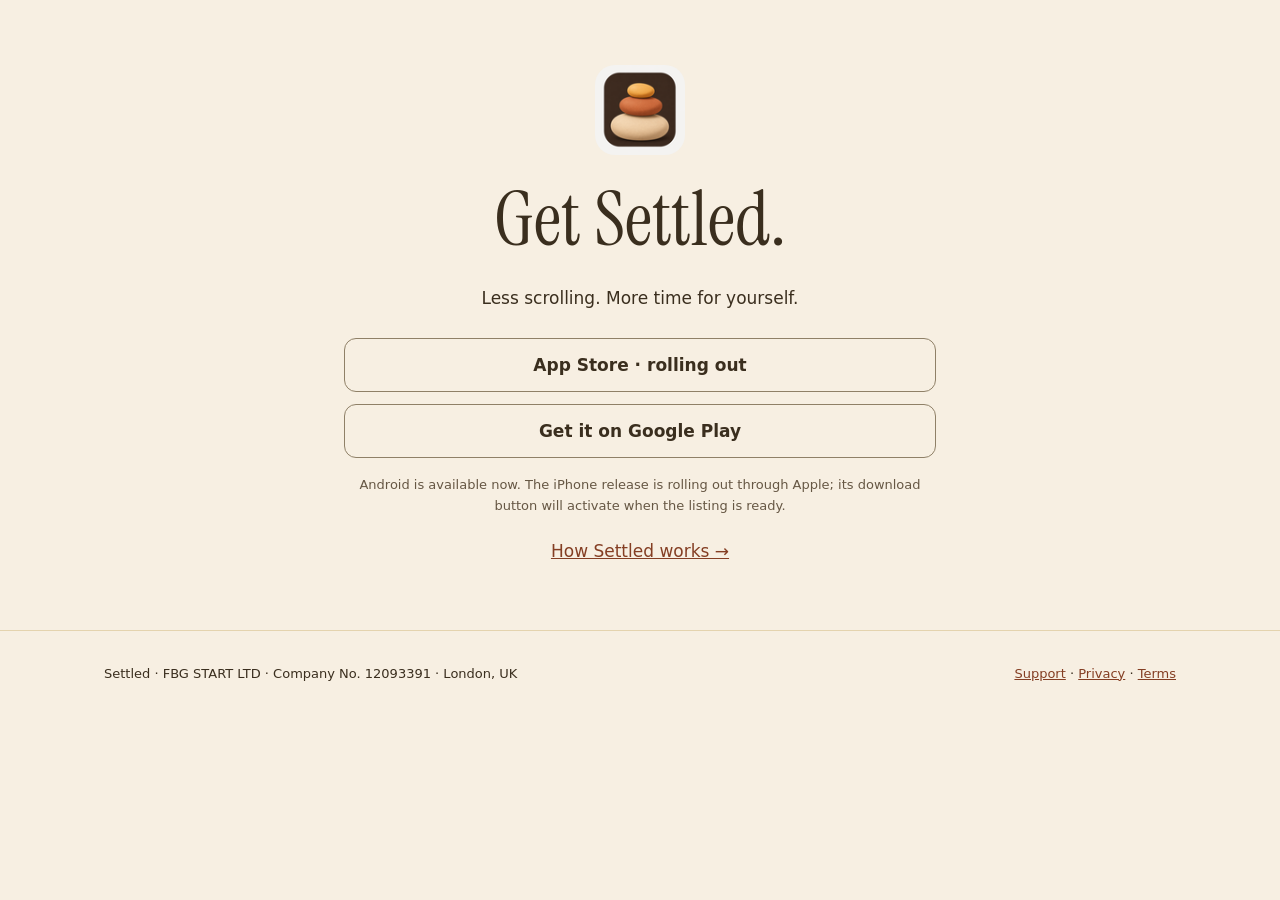
==== get/index.html @ c09720bf "Add initial index.html for Get Settled page" ====
<!doctype html><html lang="en"><head><meta charset="utf-8"><meta name="viewport" content="width=device-width,initial-scale=1"><title>Get Settled — iPhone and Android</title><meta name="description" content="Download Settled on the App Store or Google Play."><link rel="icon" href="/assets/icon.png"><link rel="stylesheet" href="/assets/site.css"><script src="/assets/downloads.js" defer></script></head><body><main class="get"><a href="/"><img src="/assets/icon.png" width="90" height="90" alt="Settled"></a><h1>Get Settled.</h1><p>Less scrolling. More time for yourself.</p><div class="buttons"><span class="store secondary" data-ios-pending="bio" role="status">App Store · rolling out</span><a class="store secondary" data-store="android" data-placement="bio" href="https://play.google.com/store/apps/details?id=com.fbgstart.discipline">Get it on Google Play</a></div><p class="small">Android is available now. The iPhone release is rolling out through Apple; its download button will activate when the listing is ready.</p><a href="/">How Settled works →</a></main><footer><div class="wrap foot"><span>Settled · FBG START LTD · Company No. 12093391 · London, UK</span><span><a href="mailto:support@thesettledapp.com">Support</a> · <a href="/privacy.html">Privacy</a> · <a href="/terms.html">Terms</a></span></div></footer></body></html>
---- assets/site.css ----
@font-face{font-family:Instrument;src:url(/assets/instrument-serif.ttf) format('truetype');font-display:swap}*{box-sizing:border-box}html{scroll-behavior:smooth}body{margin:0;background:#F7EFE2;color:#3A2E1E;font:17px/1.65 system-ui,sans-serif}a{color:#843e23}a:focus-visible,button:focus-visible{outline:3px solid #A3502A;outline-offset:5px}.wrap{max-width:1120px;margin:auto;padding:0 24px}nav{padding:18px 0;border-bottom:1px solid #E4D3AE}.nav{display:flex;align-items:center;gap:12px}.brand{font:30px Instrument,Georgia,serif;color:inherit;text-decoration:none}.nav img{border-radius:10px}.navlinks{margin-left:auto;display:flex;gap:22px;font-size:14px}.navlinks a{text-decoration:none}h1,h2,h3{font-family:Instrument,Georgia,serif;font-weight:400;line-height:1.1}h1{font-size:clamp(48px,6vw,76px);margin:15px 0 22px}h2{font-size:clamp(34px,4vw,48px);margin:0 0 20px}h3{font-size:28px;margin:14px 0}p{margin:0 0 20px}.eyebrow{letter-spacing:.13em;text-transform:uppercase;font-size:12px;font-weight:700;color:#77513b}.hero{display:grid;grid-template-columns:1.15fr .85fr;gap:64px;align-items:center;padding-top:55px;padding-bottom:60px}.hero p{max-width:540px}.buttons{display:flex;gap:12px;flex-wrap:wrap;margin:26px 0 16px}.store{display:inline-flex;align-items:center;justify-content:center;min-height:54px;border-radius:12px;background:#3A2E1E;color:#FFFDF8;text-decoration:none;padding:12px 22px;font-weight:650}.store.secondary{background:transparent;color:#3A2E1E;border:1px solid #8f8067}.small{font-size:13px;color:#665744}.demo{border:1px solid #e4d3ae;background:#fffdf8;padding:18px;border-radius:25px;text-align:center}.demo img{width:100%;max-height:480px;object-fit:contain;border-radius:18px}.demo figcaption{font-size:13px;margin-top:12px}.section{padding:65px 0;border-top:1px solid #E4D3AE}.intro{max-width:650px}.steps{display:grid;grid-template-columns:repeat(3,1fr);gap:22px;margin-top:32px}.step{background:#fffdf8;border:1px solid #e4d3ae;border-radius:20px;padding:24px}.step img{height:290px;width:100%;object-fit:contain;margin:15px 0;border-radius:12px}.step p{font-size:15px}.number{font-size:12px;color:#A3502A;font-weight:750;letter-spacing:.1em}.example{padding:22px;border-left:4px solid #a3502a;margin-top:28px;background:#eee3ce}.plans{display:grid;grid-template-columns:1fr 1fr;gap:24px}.plan{border:1px solid #d9c49c;border-radius:20px;padding:28px;background:#fffdf8}.plan ul{padding-left:22px}.privacy{max-width:760px}.extras{display:grid;grid-template-columns:1fr 1fr;gap:28px}footer{border-top:1px solid #e4d3ae;padding:32px 0 90px;font-size:13px}.foot{display:flex;justify-content:space-between;gap:20px;flex-wrap:wrap}.mobile-download{display:none}.get{max-width:640px;margin:65px auto;text-align:center;padding:0 24px}.get .buttons{flex-direction:column}.get img{border-radius:20px}.legal{max-width:760px;padding:55px 24px;margin:auto}.legal h2{font-size:28px;margin-top:36px}@media(max-width:700px){.navlinks a:not(:last-child){display:none}.hero{grid-template-columns:1fr;gap:20px;padding-top:38px}.hero .demo{margin:0}.hero h1{font-size:52px}.steps,.plans,.extras{grid-template-columns:1fr}.step img{height:340px}.section{padding:44px 0}.buttons .store{flex:1;white-space:nowrap;padding:12px}.mobile-download{display:block;position:fixed;bottom:0;left:0;right:0;background:#f7efe2f5;border-top:1px solid #d9c49c;padding:10px 18px;z-index:10}.mobile-download a{display:block;text-align:center;padding:9px}.navlinks{gap:12px}}@media(prefers-reduced-motion:reduce){html{scroll-behavior:auto}}
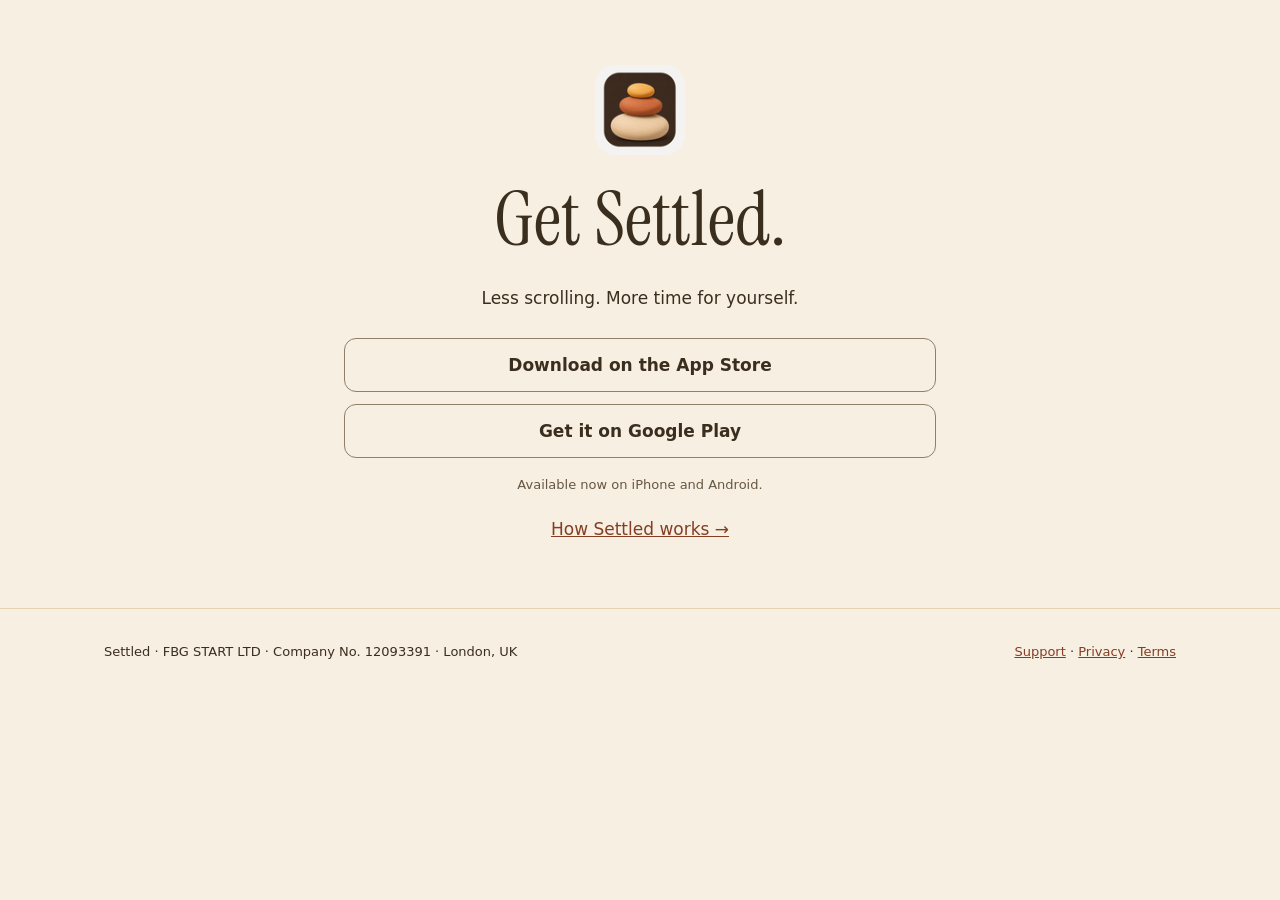
==== commit 1f567d89: "/get: App Store link live Updated App Store link and modified some text for clarity." ====
--- a/get/index.html
+++ b/get/index.html
@@ -1 +1 @@
-<!doctype html><html lang="en"><head><meta charset="utf-8"><meta name="viewport" content="width=device-width,initial-scale=1"><title>Get Settled — iPhone and Android</title><meta name="description" content="Download Settled on the App Store or Google Play."><link rel="icon" href="/assets/icon.png"><link rel="stylesheet" href="/assets/site.css"><script src="/assets/downloads.js" defer></script></head><body><main class="get"><a href="/"><img src="/assets/icon.png" width="90" height="90" alt="Settled"></a><h1>Get Settled.</h1><p>Less scrolling. More time for yourself.</p><div class="buttons"><span class="store secondary" data-ios-pending="bio" role="status">App Store · rolling out</span><a class="store secondary" data-store="android" data-placement="bio" href="https://play.google.com/store/apps/details?id=com.fbgstart.discipline">Get it on Google Play</a></div><p class="small">Android is available now. The iPhone release is rolling out through Apple; its download button will activate when the listing is ready.</p><a href="/">How Settled works →</a></main><footer><div class="wrap foot"><span>Settled · FBG START LTD · Company No. 12093391 · London, UK</span><span><a href="mailto:support@thesettledapp.com">Support</a> · <a href="/privacy.html">Privacy</a> · <a href="/terms.html">Terms</a></span></div></footer></body></html>
+<!doctype html><html lang="en"><head><meta charset="utf-8"><meta name="viewport" content="width=device-width,initial-scale=1"><title>Get Settled &#8212; iPhone and Android</title><meta name="description" content="Download Settled on the App Store or Google Play."><link rel="icon" href="/assets/icon.png"><link rel="stylesheet" href="/assets/site.css"><script src="/assets/downloads.js" defer></script></head><body><main class="get"><a href="/"><img src="/assets/icon.png" width="90" height="90" alt="Settled"></a><h1>Get Settled.</h1><p>Less scrolling. More time for yourself.</p><div class="buttons"><a class="store secondary" data-store="ios" data-placement="bio" href="https://apps.apple.com/gb/app/settled-screen-time-debt/id6806383640">Download on the App Store</a><a class="store secondary" data-store="android" data-placement="bio" href="https://play.google.com/store/apps/details?id=com.fbgstart.discipline">Get it on Google Play</a></div><p class="small">Available now on iPhone and Android.</p><a href="/">How Settled works &#8594;</a></main><footer><div class="wrap foot"><span>Settled &#183; FBG START LTD &#183; Company No. 12093391 &#183; London, UK</span><span><a href="mailto:support@thesettledapp.com">Support</a> &#183; <a href="/privacy.html">Privacy</a> &#183; <a href="/terms.html">Terms</a></span></div></footer></body></html>
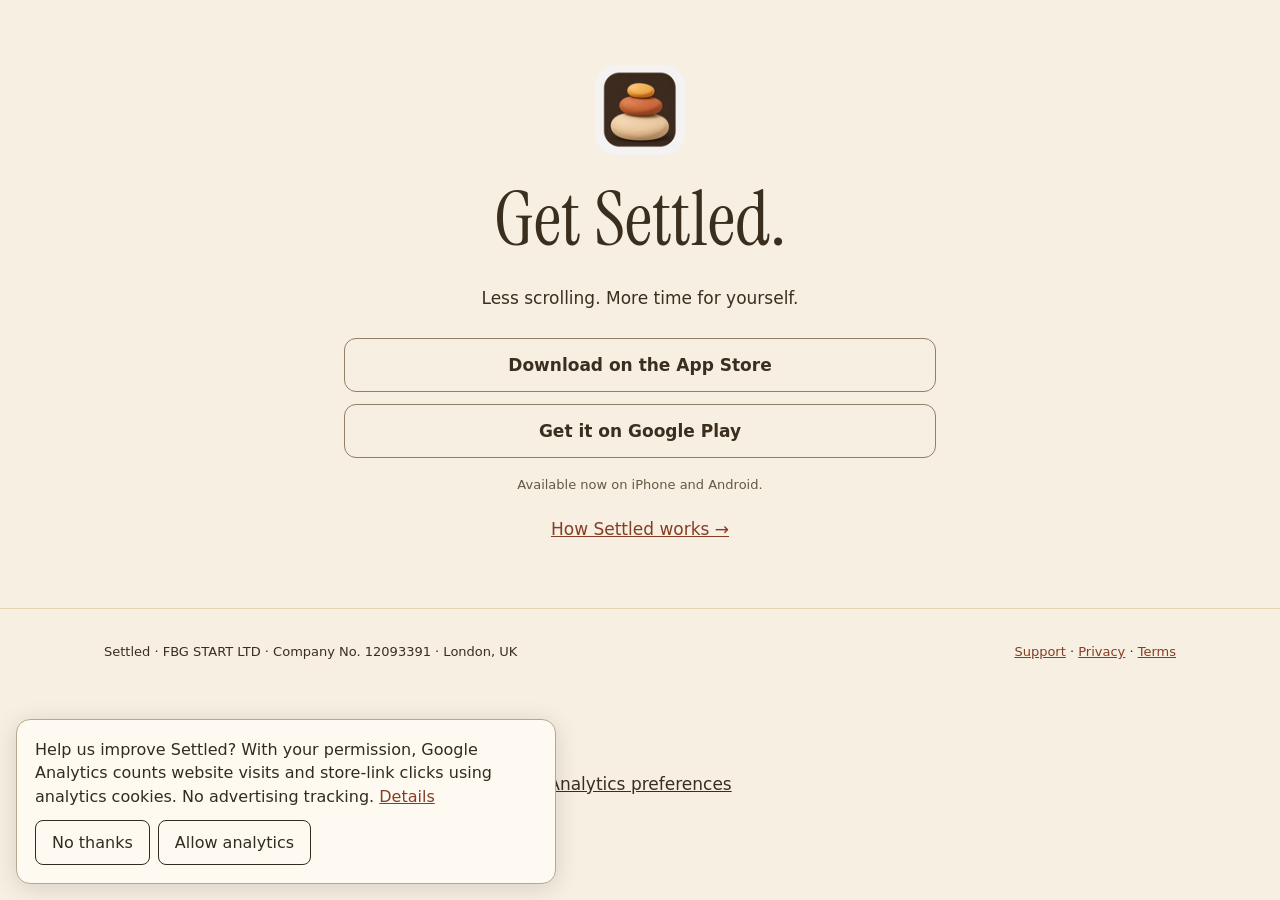
==== commit 05e5a150: "Connect download landing page to consented measurement" ====
--- a/get/index.html
+++ b/get/index.html
@@ -1 +1,3 @@
-<!doctype html><html lang="en"><head><meta charset="utf-8"><meta name="viewport" content="width=device-width,initial-scale=1"><title>Get Settled &#8212; iPhone and Android</title><meta name="description" content="Download Settled on the App Store or Google Play."><link rel="icon" href="/assets/icon.png"><link rel="stylesheet" href="/assets/site.css"><script src="/assets/downloads.js" defer></script></head><body><main class="get"><a href="/"><img src="/assets/icon.png" width="90" height="90" alt="Settled"></a><h1>Get Settled.</h1><p>Less scrolling. More time for yourself.</p><div class="buttons"><a class="store secondary" data-store="ios" data-placement="bio" href="https://apps.apple.com/gb/app/settled-screen-time-debt/id6806383640">Download on the App Store</a><a class="store secondary" data-store="android" data-placement="bio" href="https://play.google.com/store/apps/details?id=com.fbgstart.discipline">Get it on Google Play</a></div><p class="small">Available now on iPhone and Android.</p><a href="/">How Settled works &#8594;</a></main><footer><div class="wrap foot"><span>Settled &#183; FBG START LTD &#183; Company No. 12093391 &#183; London, UK</span><span><a href="mailto:support@thesettledapp.com">Support</a> &#183; <a href="/privacy.html">Privacy</a> &#183; <a href="/terms.html">Terms</a></span></div></footer></body></html>
+<!doctype html><html lang="en"><head><meta charset="utf-8"><meta name="viewport" content="width=device-width,initial-scale=1"><title>Get Settled &#8212; iPhone and Android</title><meta name="description" content="Download Settled on the App Store or Google Play."><link rel="icon" href="/assets/icon.png"><link rel="stylesheet" href="/assets/site.css"><script src="/assets/downloads.js" defer></script><meta name="settled-analytics-id" content="G-0BCQLFNTHH">
+</head><body><main class="get"><a href="/"><img src="/assets/icon.png" width="90" height="90" alt="Settled"></a><h1>Get Settled.</h1><p>Less scrolling. More time for yourself.</p><div class="buttons"><a class="store secondary" data-store="ios" data-placement="bio" href="https://apps.apple.com/gb/app/settled-screen-time-debt/id6806383640">Download on the App Store</a><a class="store secondary" data-store="android" data-placement="bio" href="https://play.google.com/store/apps/details?id=com.fbgstart.discipline">Get it on Google Play</a></div><p class="small">Available now on iPhone and Android.</p><a href="/">How Settled works &#8594;</a></main><footer><div class="wrap foot"><span>Settled &#183; FBG START LTD &#183; Company No. 12093391 &#183; London, UK</span><span><a href="mailto:support@thesettledapp.com">Support</a> &#183; <a href="/privacy.html">Privacy</a> &#183; <a href="/terms.html">Terms</a></span></div></footer><script defer src="/assets/analytics.js"></script>
+</body></html>
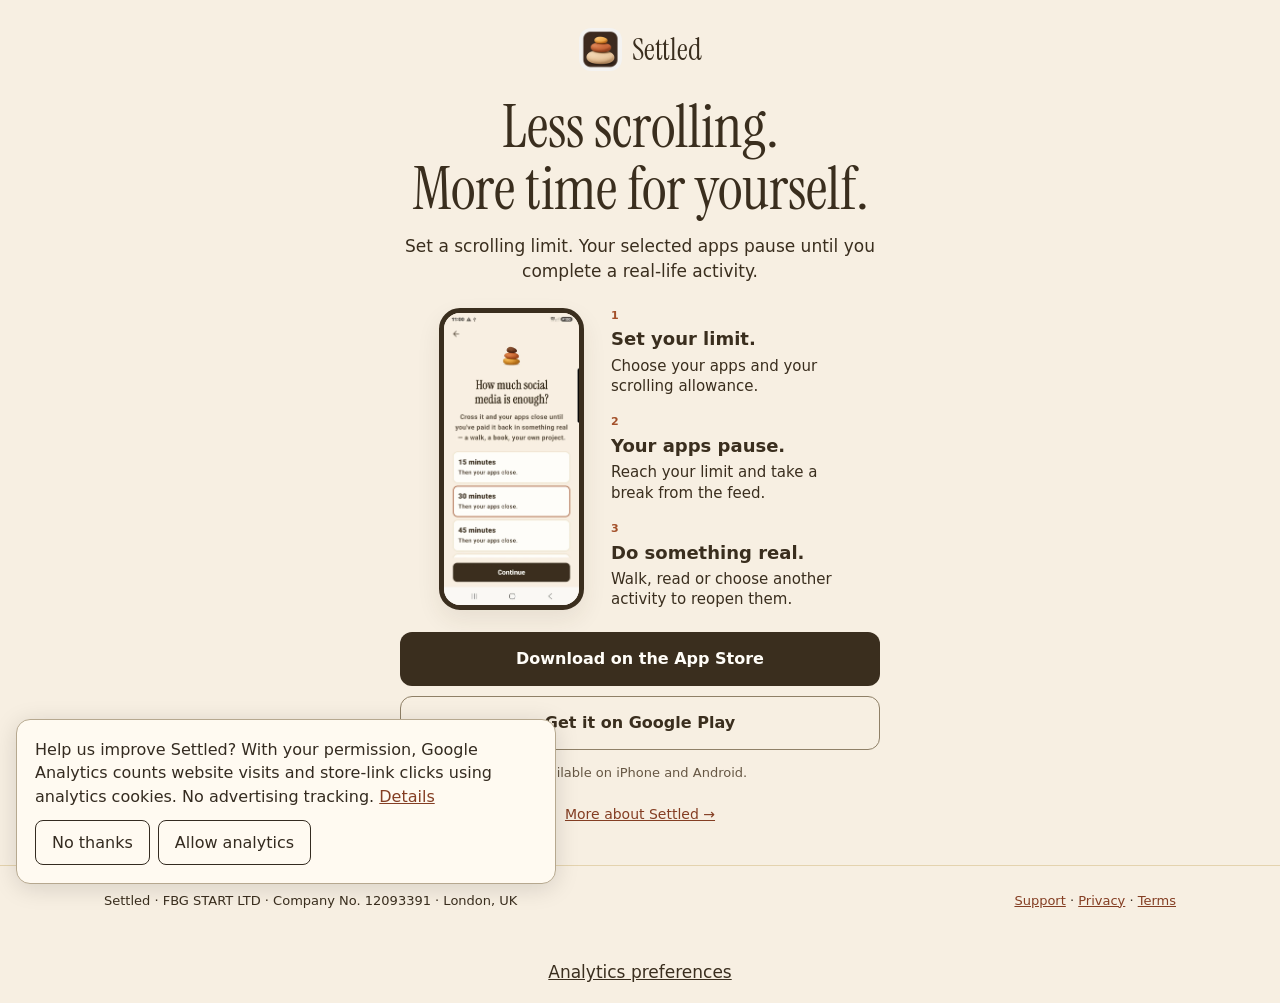
==== commit 75a23cf9: "Explain Settled before the store download buttons Add a concise three-step explanation and existing " ====
--- a/get/index.html
+++ b/get/index.html
@@ -1,3 +1,12 @@
-<!doctype html><html lang="en"><head><meta charset="utf-8"><meta name="viewport" content="width=device-width,initial-scale=1"><title>Get Settled &#8212; iPhone and Android</title><meta name="description" content="Download Settled on the App Store or Google Play."><link rel="icon" href="/assets/icon.png"><link rel="stylesheet" href="/assets/site.css"><script src="/assets/downloads.js" defer></script><meta name="settled-analytics-id" content="G-0BCQLFNTHH">
-</head><body><main class="get"><a href="/"><img src="/assets/icon.png" width="90" height="90" alt="Settled"></a><h1>Get Settled.</h1><p>Less scrolling. More time for yourself.</p><div class="buttons"><a class="store secondary" data-store="ios" data-placement="bio" href="https://apps.apple.com/gb/app/settled-screen-time-debt/id6806383640">Download on the App Store</a><a class="store secondary" data-store="android" data-placement="bio" href="https://play.google.com/store/apps/details?id=com.fbgstart.discipline">Get it on Google Play</a></div><p class="small">Available now on iPhone and Android.</p><a href="/">How Settled works &#8594;</a></main><footer><div class="wrap foot"><span>Settled &#183; FBG START LTD &#183; Company No. 12093391 &#183; London, UK</span><span><a href="mailto:support@thesettledapp.com">Support</a> &#183; <a href="/privacy.html">Privacy</a> &#183; <a href="/terms.html">Terms</a></span></div></footer><script defer src="/assets/analytics.js"></script>
-</body></html>
+<!doctype html>
+<html lang="en"><head><meta charset="utf-8"><meta name="viewport" content="width=device-width,initial-scale=1"><title>Get Settled — Less scrolling. More time for yourself.</title><meta name="description" content="Set a scrolling limit. Your selected apps pause until you complete a real-life activity. Get Settled for iPhone or Android."><link rel="icon" href="/assets/icon.png"><link rel="stylesheet" href="/assets/site.css"><script src="/assets/downloads.js" defer></script><meta name="settled-analytics-id" content="G-0BCQLFNTHH">
+<style>
+.get{max-width:760px;margin:28px auto 38px;padding:0 22px}.get .identity{display:inline-flex;align-items:center;gap:10px;text-decoration:none;color:inherit;font:30px Instrument,Georgia,serif}.get .identity img{width:43px;height:43px;border-radius:12px}.get h1{font-size:clamp(40px,7vw,60px);margin:17px 0 13px;line-height:1.04}.get .promise{max-width:520px;margin:0 auto 23px;font-size:17px;line-height:1.5}.get .proof{display:flex;align-items:center;justify-content:center;gap:27px;max-width:480px;margin:0 auto 22px;text-align:left}.get .proof img{width:145px;height:auto;display:block;border:5px solid #3a2e1e;border-radius:21px;box-shadow:0 10px 24px #3a2e1e15}.get ol{list-style:none;counter-reset:steps;padding:0;margin:0;max-width:230px}.get li{counter-increment:steps;margin:0 0 19px;font-size:15px;line-height:1.35}.get li:last-child{margin:0}.get li::before{content:counter(steps);display:block;color:#a3502a;font-size:11px;font-weight:750;letter-spacing:.08em;margin-bottom:4px}.get li strong{display:block;font-size:18px;margin-bottom:4px}.get .buttons{max-width:480px;margin:0 auto 12px;gap:10px}.get .store{min-height:54px;width:100%;font-size:16px}.get .small{margin:0 0 15px}.get .more{font-size:14px}footer{padding:24px 0 30px}@media(max-width:380px){.get{padding:0 17px;margin-top:18px}.get h1{font-size:38px}.get .proof{gap:17px}.get .proof img{width:126px}.get li strong{font-size:17px}.get li{font-size:14px;margin-bottom:13px}}
+</style></head><body>
+<main class="get"><a class="identity" href="/"><img src="/assets/icon.png" width="43" height="43" alt="">Settled</a>
+<h1>Less scrolling.<br>More time for yourself.</h1>
+<p class="promise">Set a scrolling limit. Your selected apps pause until you complete a real-life activity.</p>
+<div class="proof"><img src="/assets/allowance.webp" width="554" height="1200" alt="Settled's allowance screen with a 30-minute scrolling limit selected" fetchpriority="high"><ol><li><strong>Set your limit.</strong>Choose your apps and your scrolling allowance.</li><li><strong>Your apps pause.</strong>Reach your limit and take a break from the feed.</li><li><strong>Do something real.</strong>Walk, read or choose another activity to reopen them.</li></ol></div>
+<div class="buttons"><a class="store" data-store="ios" data-placement="bio" href="https://apps.apple.com/gb/app/settled-screen-time-debt/id6806383640">Download on the App Store</a><a class="store secondary" data-store="android" data-placement="bio" href="https://play.google.com/store/apps/details?id=com.fbgstart.discipline">Get it on Google Play</a></div>
+<p class="small">Available on iPhone and Android.</p><a class="more" href="/">More about Settled →</a></main>
+<footer><div class="wrap foot"><span>Settled · FBG START LTD · Company No. 12093391 · London, UK</span><span><a href="mailto:support@thesettledapp.com">Support</a> · <a href="/privacy.html">Privacy</a> · <a href="/terms.html">Terms</a></span></div></footer><script defer src="/assets/analytics.js"></script></body></html>
